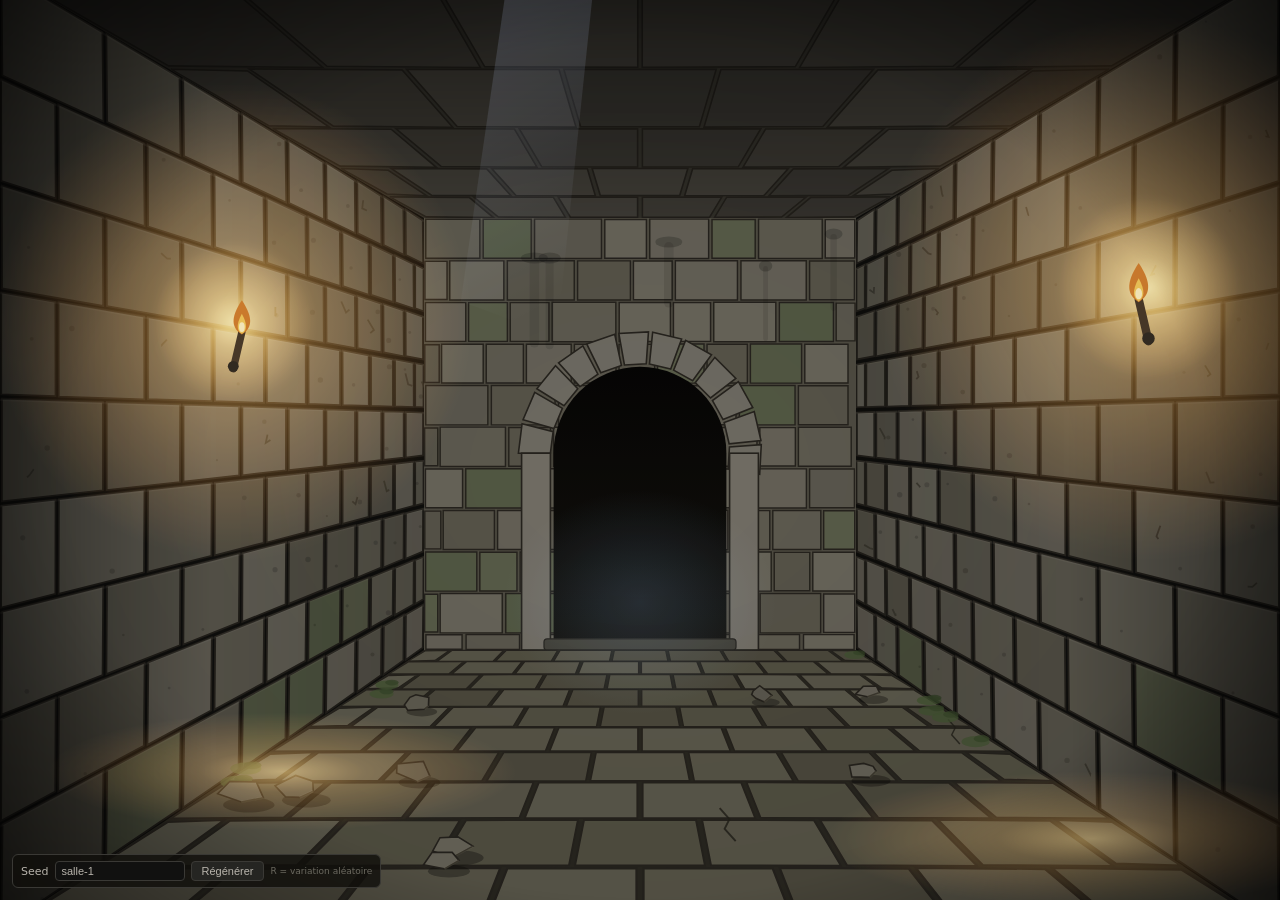
==== decor.html @ 2505749f "Décor 1ère personne : salle de donjon SVG (perspective, pierres taillées, ombres et lumières) - js/s" ====
<!doctype html>
<html lang="fr">
<head>
  <meta charset="utf-8" />
  <meta name="viewport" content="width=device-width, initial-scale=1" />
  <title>Donjon Infini — Décor 1ère personne</title>
  <style>
    * { box-sizing: border-box; }
    body {
      margin: 0;
      height: 100vh;
      background: #0c0b09;
      overflow: hidden;
      font-family: system-ui, -apple-system, "Segoe UI", sans-serif;
    }
    #stage, #stage svg { width: 100vw; height: 100vh; display: block; }
    #hud {
      position: fixed;
      left: 12px;
      bottom: 12px;
      display: flex;
      gap: 6px;
      align-items: center;
      background: rgba(16, 15, 12, 0.82);
      border: 0.5px solid #3a3935;
      border-radius: 6px;
      padding: 6px 8px;
      color: #b8b4ac;
      font-size: 11px;
    }
    #hud input {
      width: 130px;
      background: #111110;
      border: 0.5px solid #3a3935;
      border-radius: 4px;
      color: #b8b4ac;
      font-size: 11px;
      padding: 3px 6px;
      outline: none;
    }
    #hud button {
      background: #252522;
      border: 0.5px solid #3a3935;
      border-radius: 4px;
      color: #b8b4ac;
      font-size: 11px;
      padding: 3px 10px;
      cursor: pointer;
    }
    #hud .hint { color: #6b6960; font-size: 9px; }
  </style>
</head>
<body>
  <div id="stage"></div>
  <div id="hud">
    <label for="seed">Seed</label>
    <input id="seed" type="text" spellcheck="false" value="salle-1" />
    <button id="regen">Régénérer</button>
    <span class="hint">R = variation aléatoire</span>
  </div>
  <script src="js/rng.js"></script>
  <script src="js/scene-fp.js"></script>
  <script>
    const stage = document.getElementById('stage');
    const seedInput = document.getElementById('seed');
    let n = 1;
    function render(seed) {
      seedInput.value = seed;
      stage.innerHTML = svgDungeonRoom(seed);
    }
    document.getElementById('regen').addEventListener('click', () => render(seedInput.value.trim() || 'salle-1'));
    seedInput.addEventListener('keydown', (e) => { if (e.key === 'Enter') render(seedInput.value.trim()); });
    document.addEventListener('keydown', (e) => {
      if (e.key.toLowerCase() === 'r' && document.activeElement !== seedInput) render(`salle-${++n}`);
    });
    render('salle-1');
  </script>
</body>
</html>
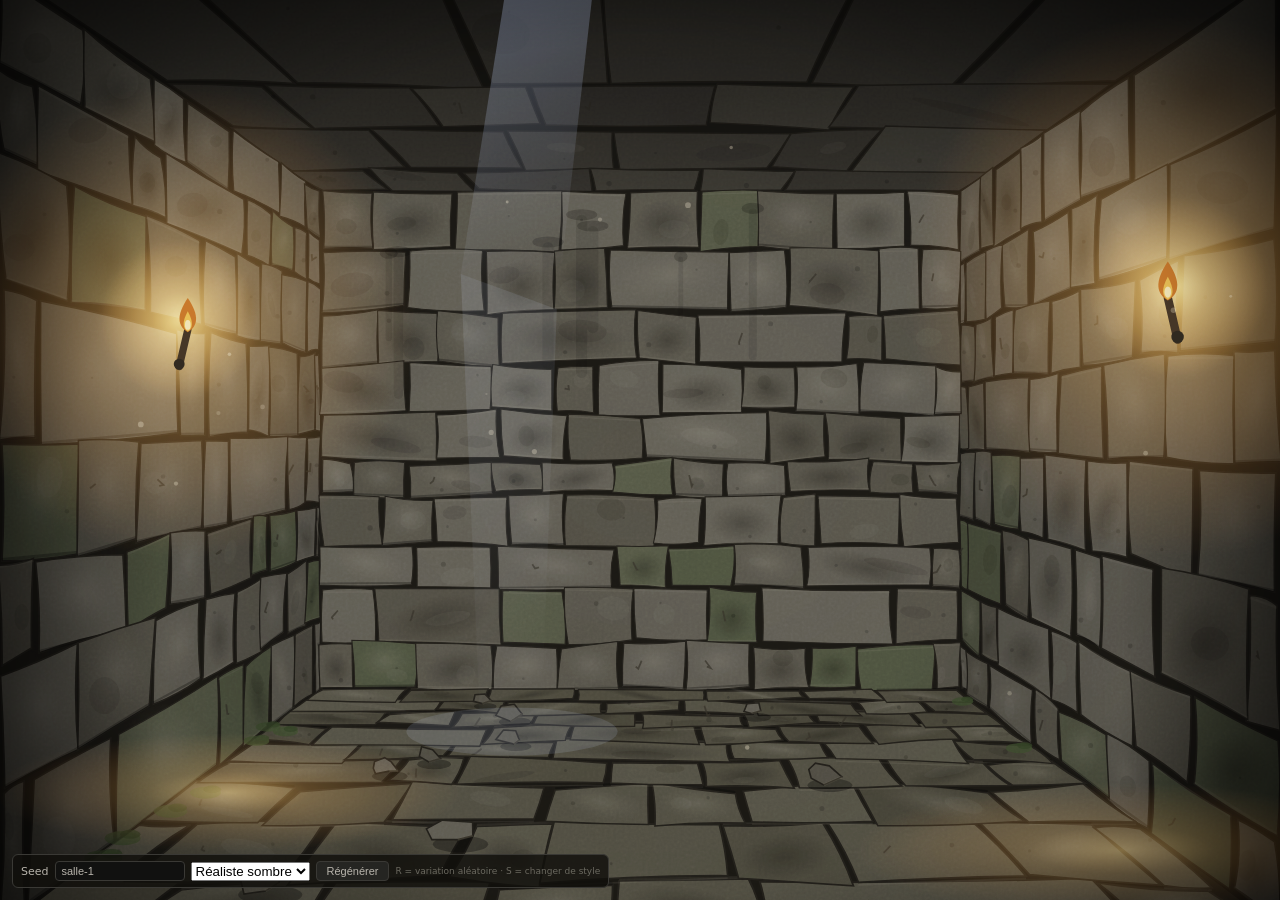
==== commit 53384ac8: "Thème « manga sépia » du décor 1ère personne (référence DA fournie par Marc) - Système de thèmes FP_" ====
--- a/decor.html
+++ b/decor.html
@@ -55,23 +55,34 @@
   <div id="hud">
     <label for="seed">Seed</label>
     <input id="seed" type="text" spellcheck="false" value="salle-1" />
+    <select id="style">
+      <option value="sombre">Réaliste sombre</option>
+      <option value="manga">Manga sépia</option>
+    </select>
     <button id="regen">Régénérer</button>
-    <span class="hint">R = variation aléatoire</span>
+    <span class="hint">R = variation aléatoire · S = changer de style</span>
   </div>
   <script src="js/rng.js"></script>
   <script src="js/scene-fp.js"></script>
   <script>
     const stage = document.getElementById('stage');
     const seedInput = document.getElementById('seed');
+    const styleSel = document.getElementById('style');
     let n = 1;
     function render(seed) {
       seedInput.value = seed;
-      stage.innerHTML = svgDungeonRoom(seed);
+      stage.innerHTML = svgDungeonRoom(seed, styleSel.value);
     }
     document.getElementById('regen').addEventListener('click', () => render(seedInput.value.trim() || 'salle-1'));
+    styleSel.addEventListener('change', () => render(seedInput.value.trim() || 'salle-1'));
     seedInput.addEventListener('keydown', (e) => { if (e.key === 'Enter') render(seedInput.value.trim()); });
     document.addEventListener('keydown', (e) => {
-      if (e.key.toLowerCase() === 'r' && document.activeElement !== seedInput) render(`salle-${++n}`);
+      if (document.activeElement === seedInput) return;
+      if (e.key.toLowerCase() === 'r') render(`salle-${++n}`);
+      if (e.key.toLowerCase() === 's') {
+        styleSel.value = styleSel.value === 'sombre' ? 'manga' : 'sombre';
+        render(seedInput.value.trim() || 'salle-1');
+      }
     });
     render('salle-1');
   </script>
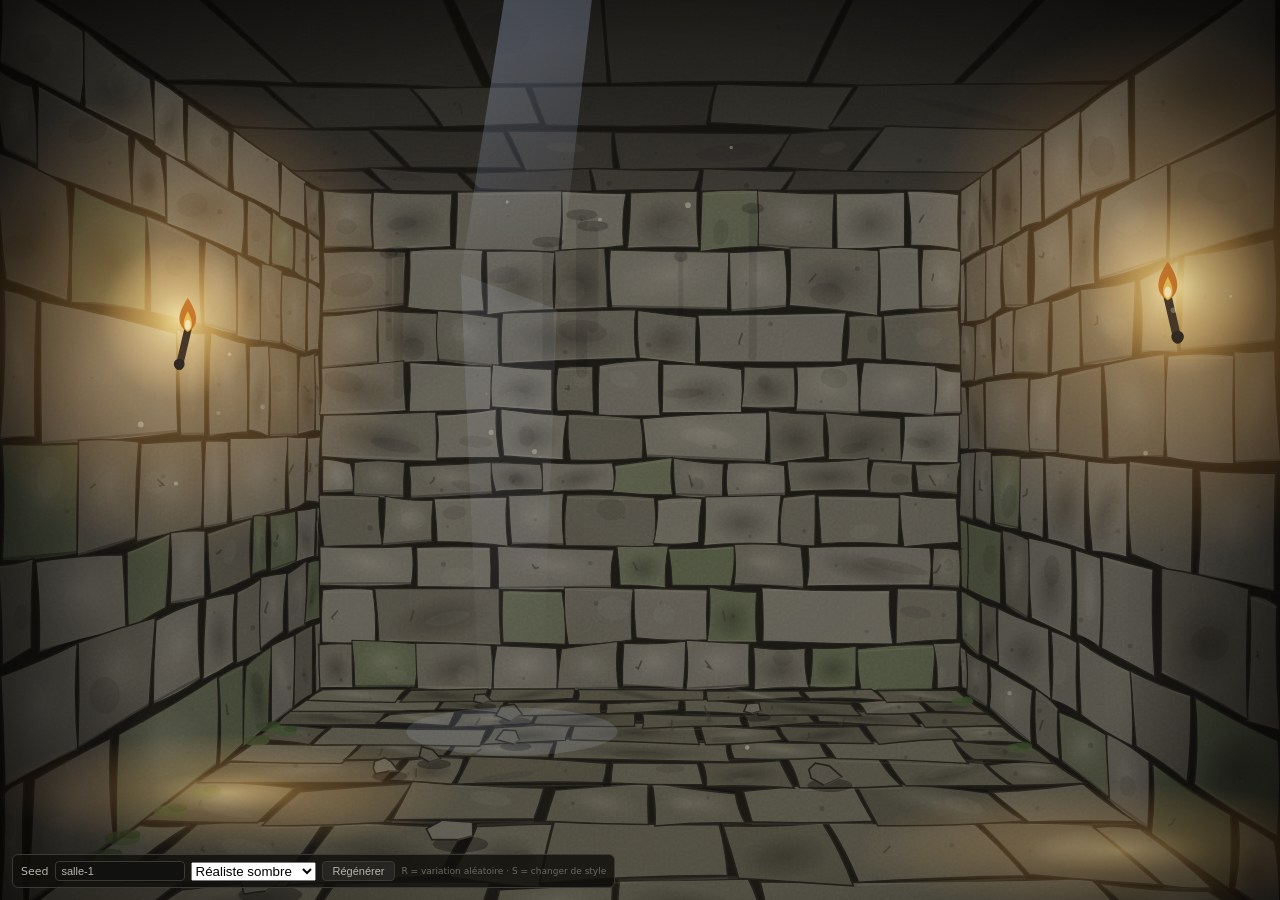
==== commit 5d1e52fd: "Thème « aquarelle réaliste » : lavis, contours tremblés, auréoles humides - Troisième thème FP_THEME" ====
--- a/decor.html
+++ b/decor.html
@@ -58,6 +58,7 @@
     <select id="style">
       <option value="sombre">Réaliste sombre</option>
       <option value="manga">Manga sépia</option>
+      <option value="aquarelle">Aquarelle réaliste</option>
     </select>
     <button id="regen">Régénérer</button>
     <span class="hint">R = variation aléatoire · S = changer de style</span>
@@ -80,7 +81,8 @@
       if (document.activeElement === seedInput) return;
       if (e.key.toLowerCase() === 'r') render(`salle-${++n}`);
       if (e.key.toLowerCase() === 's') {
-        styleSel.value = styleSel.value === 'sombre' ? 'manga' : 'sombre';
+        const styles = ['sombre', 'manga', 'aquarelle'];
+        styleSel.value = styles[(styles.indexOf(styleSel.value) + 1) % styles.length];
         render(seedInput.value.trim() || 'salle-1');
       }
     });
